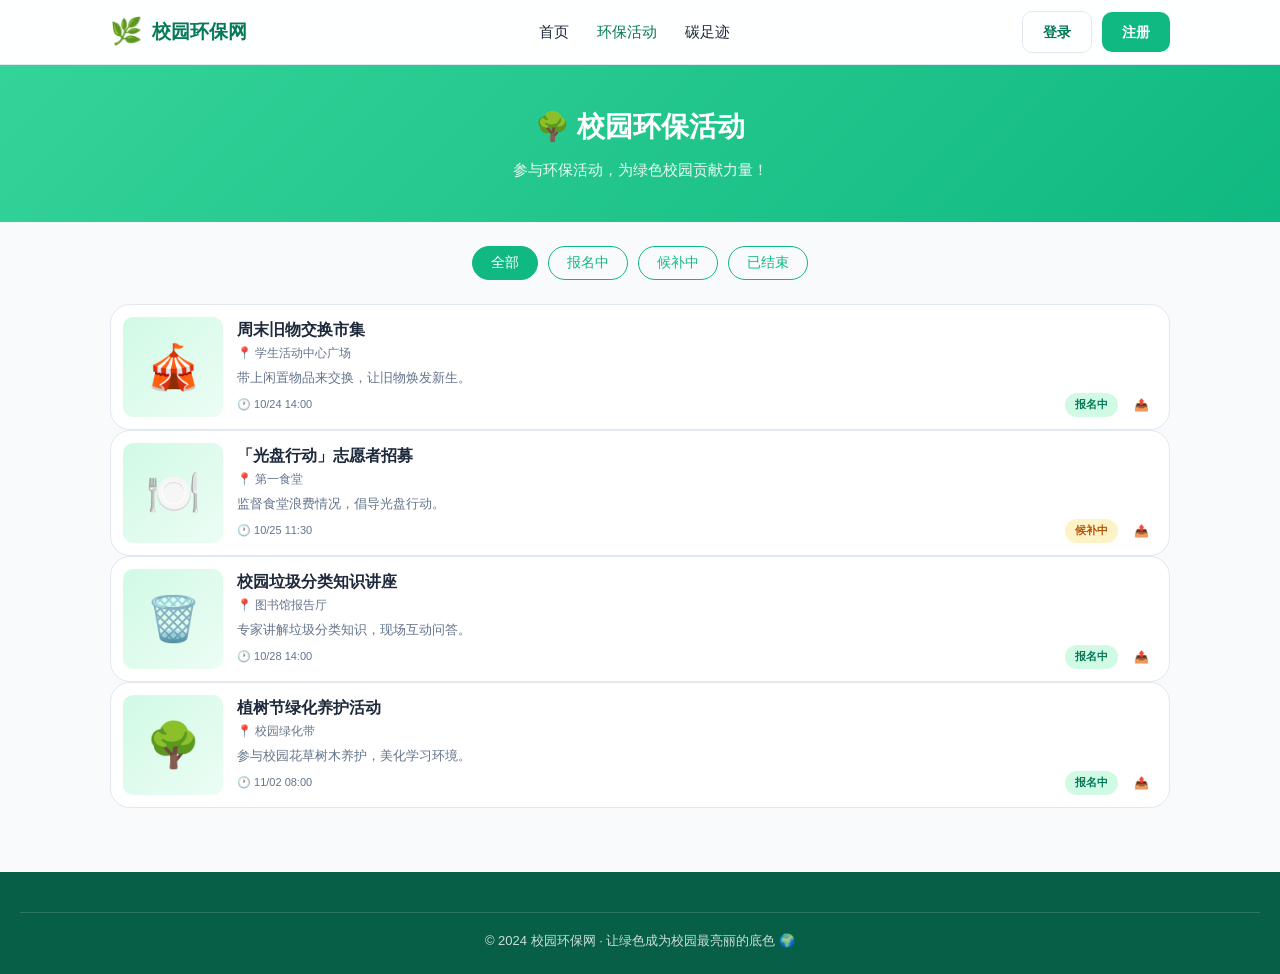
==== activities.html @ 64ed61c4 "feat: 注册增加身份信息/管理员发布活动/真实学院排名/分享功能/环保日期/移除商城" ====
<!DOCTYPE html>
<html lang="zh-CN">
<head>
    <meta charset="UTF-8">
    <meta name="viewport" content="width=device-width, initial-scale=1.0">
    <title>环保活动 - 校园环保网</title>
    <link rel="stylesheet" href="css/style.css">
</head>
<body>
    <nav class="navbar">
        <div class="nav-container">
            <a href="index.html" class="logo">
                <span class="logo-icon">🌿</span>
                <span>校园环保网</span>
            </a>
            <ul class="nav-links">
                <li><a href="index.html">首页</a></li>
                <li><a href="activities.html" class="active">环保活动</a></li>
                <li><a href="carbon.html">碳足迹</a></li>
            </ul>
            <div class="nav-user" id="navUser"></div>
        </div>
    </nav>

    <div class="page-banner">
        <h1>🌳 校园环保活动</h1>
        <p>参与环保活动，为绿色校园贡献力量！</p>
    </div>

    <div class="container">
        <!-- 管理员发布活动 -->
        <div id="adminPublishSection" style="display:none;margin-bottom:24px;">
            <div class="panel">
                <h2 style="font-size:18px;font-weight:700;margin-bottom:16px;">📢 管理员发布活动</h2>
                <div style="display:grid;grid-template-columns:1fr 1fr;gap:14px;">
                    <div class="form-group">
                        <label>活动标题</label>
                        <input type="text" id="actTitle" placeholder="如：植树节绿化活动">
                    </div>
                    <div class="form-group">
                        <label>图标 emoji</label>
                        <input type="text" id="actEmoji" placeholder="如：🌳" maxlength="2" value="🌱">
                    </div>
                    <div class="form-group">
                        <label>地点</label>
                        <input type="text" id="actPlace" placeholder="如：学生活动中心">
                    </div>
                    <div class="form-group">
                        <label>时间</label>
                        <input type="text" id="actTime" placeholder="如：11/02 08:00">
                    </div>
                    <div class="form-group" style="grid-column:1/-1;">
                        <label>活动描述</label>
                        <input type="text" id="actDesc" placeholder="活动简介">
                    </div>
                    <div class="form-group">
                        <label>状态</label>
                        <select id="actStatus" style="width:100%;padding:11px 14px;border:1.5px solid var(--border);border-radius:10px;font-size:14px;">
                            <option value="报名中">报名中</option>
                            <option value="候补中">候补中</option>
                            <option value="已结束">已结束</option>
                        </select>
                    </div>
                </div>
                <button class="btn btn-primary" onclick="publishActivity()">发布活动</button>
            </div>
        </div>

        <div class="filter-row">
            <button class="filter-btn active" onclick="filterActivities('全部')">全部</button>
            <button class="filter-btn" onclick="filterActivities('报名中')">报名中</button>
            <button class="filter-btn" onclick="filterActivities('候补中')">候补中</button>
            <button class="filter-btn" onclick="filterActivities('已结束')">已结束</button>
        </div>
        <div id="activityList"></div>
    </div>

    <footer class="footer">
        <div class="footer-bottom">© 2024 校园环保网 · 让绿色成为校园最亮丽的底色 🌍</div>
    </footer>

    <script src="js/eco.js"></script>
    <script src="js/auth.js"></script>
    <script src="js/main.js"></script>
    <script>
        // 管理员可见发布区
        if (isAdmin()) {
            document.getElementById("adminPublishSection").style.display = "block";
        }

        function publishActivity() {
            const title = document.getElementById("actTitle").value.trim();
            const emoji = document.getElementById("actEmoji").value.trim() || "🌱";
            const place = document.getElementById("actPlace").value.trim();
            const time = document.getElementById("actTime").value.trim();
            const desc = document.getElementById("actDesc").value.trim();
            const status = document.getElementById("actStatus").value;

            if (!title || !place || !time) {
                showToast("请填写活动标题、地点和时间");
                return;
            }

            const activities = getActivities();
            activities.unshift({
                id: "e" + Date.now(),
                title, emoji, place, time, desc, status
            });
            saveActivities(activities);

            document.getElementById("actTitle").value = "";
            document.getElementById("actPlace").value = "";
            document.getElementById("actTime").value = "";
            document.getElementById("actDesc").value = "";
            document.getElementById("actEmoji").value = "🌱";

            showToast("活动发布成功！", "success");
            renderActivities();
        }
    </script>
</body>
</html>
---- css/style.css ----
/* ===== 校园环保网 - 全局样式（翡翠绿主题） ===== */
:root {
    --primary: #10b981;
    --primary-dark: #059669;
    --primary-darker: #047857;
    --primary-light: #34d399;
    --emerald-50: #ecfdf5;
    --emerald-100: #d1fae5;
    --emerald-500: #10b981;
    --emerald-600: #059669;
    --emerald-700: #047857;
    --emerald-800: #065f46;

    --bg: #f8fafc;
    --card: #ffffff;
    --border: #e2e8f0;
    --text: #1e293b;
    --text-muted: #64748b;
    --muted: #f1f5f9;
    --accent: #ecfdf5;
    --destructive: #ef4444;

    --radius: 1rem;
    --radius-xl: calc(var(--radius) + 4px);
    --radius-2xl: calc(var(--radius) + 8px);
    --radius-3xl: calc(var(--radius) + 12px);

    --shadow-sm: 0 1px 2px 0 rgba(0, 0, 0, 0.05);
    --shadow: 0 4px 6px -1px rgba(0, 0, 0, 0.07), 0 2px 4px -2px rgba(0, 0, 0, 0.05);
    --shadow-lg: 0 10px 25px -3px rgba(0, 0, 0, 0.08), 0 4px 6px -4px rgba(0, 0, 0, 0.04);
    --transition: all 0.25s cubic-bezier(0.4, 0, 0.2, 1);
}

* {
    margin: 0;
    padding: 0;
    box-sizing: border-box;
}

html {
    scroll-behavior: smooth;
}

body {
    font-family: "PingFang SC", "Microsoft YaHei", "Segoe UI", -apple-system, sans-serif;
    color: var(--text);
    background: var(--bg);
    line-height: 1.6;
    min-height: 100vh;
    -webkit-font-smoothing: antialiased;
}

a {
    text-decoration: none;
    color: inherit;
}

img {
    max-width: 100%;
}

button {
    font-family: inherit;
}

/* ===== 顶部导航 ===== */
.navbar {
    background: rgba(255, 255, 255, 0.85);
    backdrop-filter: blur(12px);
    -webkit-backdrop-filter: blur(12px);
    border-bottom: 1px solid var(--border);
    position: sticky;
    top: 0;
    z-index: 100;
}

.nav-container {
    max-width: 1100px;
    margin: 0 auto;
    display: flex;
    align-items: center;
    justify-content: space-between;
    padding: 0 20px;
    height: 64px;
}

.logo {
    display: flex;
    align-items: center;
    gap: 10px;
    font-size: 19px;
    font-weight: 700;
    color: var(--emerald-700);
}

.logo-icon {
    font-size: 26px;
}

.nav-links {
    display: flex;
    gap: 28px;
    list-style: none;
}

.nav-links a {
    font-size: 14.5px;
    color: var(--text);
    font-weight: 500;
    transition: var(--transition);
    position: relative;
    padding: 4px 0;
}

.nav-links a:hover,
.nav-links a.active {
    color: var(--emerald-700);
}

.nav-user {
    display: flex;
    align-items: center;
    gap: 10px;
}

.btn {
    display: inline-flex;
    align-items: center;
    justify-content: center;
    gap: 6px;
    padding: 9px 20px;
    border: none;
    border-radius: 10px;
    font-size: 14px;
    font-weight: 600;
    cursor: pointer;
    transition: var(--transition);
    text-decoration: none;
    white-space: nowrap;
}

.btn-primary {
    background: var(--primary);
    color: #fff;
}

.btn-primary:hover {
    background: var(--primary-dark);
    transform: translateY(-1px);
    box-shadow: 0 4px 12px rgba(16, 185, 129, 0.35);
}

.btn-outline {
    background: transparent;
    color: var(--emerald-700);
    border: 1.5px solid var(--border);
}

.btn-outline:hover {
    border-color: var(--primary);
    background: var(--emerald-50);
}

.btn-ghost {
    background: transparent;
    color: var(--text);
}

.btn-ghost:hover {
    background: var(--muted);
}

.user-info {
    display: flex;
    align-items: center;
    gap: 10px;
    cursor: pointer;
    padding: 4px 10px;
    border-radius: 8px;
    transition: var(--transition);
}

.user-info:hover {
    background: var(--muted);
}

.avatar {
    width: 34px;
    height: 34px;
    border-radius: 50%;
    background: linear-gradient(135deg, var(--primary-light), var(--primary));
    color: #fff;
    display: flex;
    align-items: center;
    justify-content: center;
    font-weight: 700;
    font-size: 14px;
}

/* ===== 主容器 ===== */
.container {
    max-width: 1100px;
    margin: 0 auto;
    padding: 24px 20px;
}

/* ===== 减碳统计 Hero ===== */
.hero-stats {
    position: relative;
    overflow: hidden;
    border-radius: var(--radius-3xl);
    background: linear-gradient(135deg, var(--primary) 0%, var(--emerald-600) 100%);
    padding: 28px;
    color: #fff;
    box-shadow: var(--shadow-lg);
}

.hero-stats .blob {
    position: absolute;
    bottom: -40px;
    right: -40px;
    width: 190px;
    height: 190px;
    border-radius: 50%;
    background: rgba(255, 255, 255, 0.12);
    filter: blur(40px);
}

.hero-inner {
    position: relative;
    z-index: 1;
    display: flex;
    flex-direction: column;
    justify-content: space-between;
    gap: 24px;
}

@media (min-width: 768px) {
    .hero-inner {
        flex-direction: row;
        align-items: center;
    }
}

.hero-left p.label {
    font-size: 14px;
    font-weight: 500;
    text-transform: uppercase;
    letter-spacing: 1px;
    opacity: 0.9;
}

.hero-value {
    display: flex;
    align-items: baseline;
    gap: 8px;
    margin: 6px 0;
}

.hero-value h1 {
    font-size: 56px;
    font-weight: 800;
    line-height: 1;
}

.hero-value span {
    font-size: 20px;
    opacity: 0.9;
}

.hero-trees {
    font-size: 14px;
    opacity: 0.95;
}

.hero-trees strong {
    text-decoration: underline;
    text-underline-offset: 4px;
}

.hero-right {
    display: flex;
    gap: 14px;
}

.hero-stat-box {
    flex: 1;
    min-width: 100px;
    display: flex;
    flex-direction: column;
    align-items: center;
    padding: 16px;
    border-radius: 14px;
    background: rgba(255, 255, 255, 0.2);
    backdrop-filter: blur(12px);
}

.hero-stat-box .num {
    font-size: 26px;
    font-weight: 700;
}

.hero-stat-box .lbl {
    font-size: 12px;
    opacity: 0.9;
}

/* ===== 区块标题 ===== */
.section-head {
    display: flex;
    align-items: center;
    justify-content: space-between;
    margin: 28px 0 16px;
}

.section-head h2 {
    font-size: 20px;
    font-weight: 700;
}

.section-head a.more {
    font-size: 14px;
    color: var(--emerald-700);
    font-weight: 500;
}

.section-head a.more:hover {
    text-decoration: underline;
}

/* ===== 低碳打卡卡片 ===== */
.checkin-hint {
    width: 100%;
    border: none;
    border-radius: 12px;
    background: var(--emerald-50);
    color: var(--emerald-800);
    padding: 12px 16px;
    text-align: left;
    font-size: 14px;
    cursor: pointer;
    margin-bottom: 16px;
    transition: var(--transition);
}

.checkin-hint:hover {
    background: var(--emerald-100);
}

.checkin-grid {
    display: grid;
    grid-template-columns: 1fr;
    gap: 16px;
}

@media (min-width: 768px) {
    .checkin-grid {
        grid-template-columns: repeat(3, 1fr);
    }
}

.checkin-card {
    display: flex;
    flex-direction: column;
    align-items: flex-start;
    min-height: 180px;
    padding: 24px;
    border: 1px solid var(--border);
    border-radius: var(--radius-2xl);
    background: var(--card);
    box-shadow: var(--shadow-sm);
    cursor: pointer;
    transition: var(--transition);
    text-align: left;
    font-family: inherit;
}

.checkin-card:hover {
    box-shadow: var(--shadow-lg);
    transform: translateY(-2px);
    border-color: var(--primary);
}

.checkin-icon {
    width: 48px;
    height: 48px;
    border-radius: 50%;
    display: flex;
    align-items: center;
    justify-content: center;
    font-size: 24px;
    margin-bottom: 16px;
    transition: transform 0.3s;
}

.checkin-card:hover .checkin-icon {
    transform: scale(1.1);
}

.checkin-card h3 {
    font-size: 18px;
    font-weight: 700;
    margin-bottom: 4px;
}

.checkin-card p.desc {
    font-size: 13.5px;
    color: var(--text-muted);
    margin-bottom: auto;
}

.checkin-card .badges {
    display: flex;
    align-items: center;
    gap: 8px;
    margin-top: 14px;
    flex-wrap: wrap;
}

.badge-points {
    padding: 3px 10px;
    border-radius: 6px;
    font-size: 12px;
    font-weight: 700;
}

.badge-walk { background: #dbeafe; color: #1d4ed8; }
.badge-cup { background: #fef3c7; color: #b45309; }
.badge-recycle { background: #dcfce7; color: #15803d; }

.checkin-status {
    font-size: 12px;
    color: var(--text-muted);
}

.checkin-done {
    font-size: 12px;
    font-weight: 600;
    color: var(--emerald-700);
}

/* ===== 双栏布局 ===== */
.two-col {
    display: grid;
    grid-template-columns: 1fr;
    gap: 24px;
    margin-top: 8px;
}

@media (min-width: 900px) {
    .two-col {
        grid-template-columns: 1fr 1fr;
    }
}

/* ===== 通用卡片容器 ===== */
.panel {
    border: 1px solid var(--border);
    border-radius: var(--radius-2xl);
    background: var(--card);
    box-shadow: var(--shadow-sm);
    padding: 24px;
}

/* ===== 礼品卡片 ===== */
.gift-grid {
    display: grid;
    grid-template-columns: repeat(2, 1fr);
    gap: 16px;
}

@media (min-width: 640px) {
    .gift-grid { grid-template-columns: repeat(3, 1fr); }
}
@media (min-width: 1024px) {
    .gift-grid { grid-template-columns: repeat(4, 1fr); }
}

.gift-card {
    border: 1px solid var(--border);
    border-radius: var(--radius-xl);
    overflow: hidden;
    background: var(--card);
    box-shadow: var(--shadow-sm);
    transition: var(--transition);
    cursor: pointer;
}

.gift-card:hover {
    transform: translateY(-2px);
    box-shadow: var(--shadow-lg);
}

.gift-img {
    height: 110px;
    background: linear-gradient(135deg, var(--emerald-100), var(--emerald-50));
    display: flex;
    align-items: center;
    justify-content: center;
    font-size: 48px;
}

.gift-body {
    padding: 14px;
}

.gift-body h4 {
    font-size: 14px;
    font-weight: 600;
    margin-bottom: 4px;
    white-space: nowrap;
    overflow: hidden;
    text-overflow: ellipsis;
}

.gift-body .points {
    font-size: 15px;
    font-weight: 700;
    color: var(--emerald-700);
}

.gift-body .stock {
    font-size: 12px;
    color: var(--text-muted);
    margin-top: 2px;
}

/* ===== 活动列表 ===== */
.event-list {
    display: flex;
    flex-direction: column;
    gap: 12px;
}

.event-item {
    display: flex;
    gap: 14px;
    padding: 12px;
    border: 1px solid var(--border);
    border-radius: var(--radius-xl);
    background: var(--card);
    transition: var(--transition);
    cursor: pointer;
}

.event-item:hover {
    border-color: var(--primary);
}

.event-thumb {
    width: 80px;
    height: 80px;
    border-radius: 10px;
    flex-shrink: 0;
    background: linear-gradient(135deg, var(--emerald-100), var(--emerald-50));
    display: flex;
    align-items: center;
    justify-content: center;
    font-size: 36px;
}

.event-info {
    flex: 1;
    min-width: 0;
    display: flex;
    flex-direction: column;
    justify-content: space-between;
}

.event-info h4 {
    font-size: 14.5px;
    font-weight: 700;
}

.event-info .place {
    font-size: 12px;
    color: var(--text-muted);
    margin-top: 2px;
}

.event-info .meta {
    display: flex;
    align-items: center;
    justify-content: space-between;
}

.event-info .time {
    font-size: 11px;
    color: var(--text-muted);
}

.event-status {
    padding: 3px 10px;
    border-radius: 20px;
    font-size: 11px;
    font-weight: 700;
}

.status-open { background: var(--emerald-100); color: var(--emerald-700); }
.status-wait { background: #fef3c7; color: #b45309; }

/* ===== 学院排行 ===== */
.ranking-panel {
    border: 1px solid var(--border);
    border-radius: var(--radius-2xl);
    background: var(--card);
    padding: 24px;
    box-shadow: var(--shadow-sm);
}

.ranking-head {
    display: flex;
    align-items: center;
    justify-content: space-between;
    margin-bottom: 20px;
}

.range-tabs {
    display: flex;
    background: var(--muted);
    border-radius: 10px;
    padding: 3px;
}

.range-tab {
    border: none;
    background: transparent;
    padding: 6px 14px;
    font-size: 12px;
    font-weight: 500;
    border-radius: 7px;
    cursor: pointer;
    color: var(--text-muted);
    transition: var(--transition);
}

.range-tab.active {
    background: #fff;
    color: var(--text);
    box-shadow: var(--shadow-sm);
}

.ranking-list {
    list-style: none;
    display: flex;
    flex-direction: column;
    gap: 16px;
}

.ranking-item {
    display: flex;
    align-items: center;
    gap: 14px;
}

.rank-num {
    width: 24px;
    text-align: center;
    font-size: 18px;
    font-weight: 700;
}

.rank-num.gold { color: #f59e0b; }
.rank-num.silver { color: #94a3b8; }
.rank-num.bronze { color: #94a3b8; }

.rank-body {
    flex: 1;
    min-width: 0;
}

.rank-row {
    display: flex;
    justify-content: space-between;
    gap: 8px;
    margin-bottom: 5px;
}

.rank-name {
    font-size: 14px;
    font-weight: 500;
    white-space: nowrap;
    overflow: hidden;
    text-overflow: ellipsis;
}

.rank-kg {
    font-size: 14px;
    font-weight: 700;
    flex-shrink: 0;
}

.rank-bar {
    height: 8px;
    background: var(--muted);
    border-radius: 10px;
    overflow: hidden;
}

.rank-bar-fill {
    height: 100%;
    background: var(--primary);
    border-radius: 10px;
    transition: width 0.6s ease;
}

/* ===== 登录/注册 ===== */
.auth-wrap {
    min-height: calc(100vh - 64px - 120px);
    display: flex;
    align-items: center;
    justify-content: center;
    padding: 40px 20px;
    background: linear-gradient(135deg, var(--emerald-50), #f0fdf4);
}

.auth-card {
    background: var(--card);
    border-radius: var(--radius-2xl);
    box-shadow: var(--shadow-lg);
    padding: 36px;
    width: 100%;
    max-width: 420px;
}

.auth-card h2 {
    text-align: center;
    color: var(--emerald-700);
    font-size: 24px;
    margin-bottom: 6px;
}

.auth-sub {
    text-align: center;
    color: var(--text-muted);
    margin-bottom: 26px;
    font-size: 14px;
}

.form-group {
    margin-bottom: 16px;
}

.form-group label {
    display: block;
    font-size: 13.5px;
    font-weight: 600;
    margin-bottom: 6px;
    color: var(--text);
}

.form-group input {
    width: 100%;
    padding: 11px 14px;
    border: 1.5px solid var(--border);
    border-radius: 10px;
    font-size: 14px;
    font-family: inherit;
    transition: var(--transition);
    background: #fff;
}

.form-group input:focus,
.form-group select:focus {
    outline: none;
    border-color: var(--primary);
    box-shadow: 0 0 0 3px rgba(16, 185, 129, 0.15);
}

.form-group select {
    width: 100%;
    padding: 11px 14px;
    border: 1.5px solid var(--border);
    border-radius: 10px;
    font-size: 14px;
    font-family: inherit;
    background: #fff;
    cursor: pointer;
    transition: var(--transition);
}

.auth-card .btn {
    width: 100%;
    padding: 12px;
    font-size: 15px;
    margin-top: 6px;
}

.auth-switch {
    text-align: center;
    margin-top: 20px;
    font-size: 14px;
    color: var(--text-muted);
}

.auth-switch a {
    color: var(--emerald-700);
    font-weight: 600;
}

.auth-msg {
    padding: 10px 14px;
    border-radius: 10px;
    font-size: 13px;
    margin-bottom: 16px;
    display: none;
}

.auth-msg.error {
    background: #fef2f2;
    color: #b91c1c;
}

.auth-msg.success {
    background: var(--emerald-50);
    color: var(--emerald-700);
}

/* ===== 个人中心 ===== */
.profile-stats {
    display: grid;
    grid-template-columns: repeat(3, 1fr);
    gap: 12px;
    margin-bottom: 24px;
}

.stat-box {
    border: 1px solid var(--border);
    border-radius: var(--radius-xl);
    background: var(--card);
    padding: 18px;
    text-align: center;
    box-shadow: var(--shadow-sm);
}

.stat-box .num {
    font-size: 26px;
    font-weight: 700;
    color: var(--emerald-700);
}

.stat-box .lbl {
    font-size: 12px;
    color: var(--text-muted);
    margin-top: 2px;
}

.profile-header {
    display: flex;
    align-items: center;
    gap: 18px;
    padding: 24px;
    border: 1px solid var(--border);
    border-radius: var(--radius-2xl);
    background: var(--card);
    box-shadow: var(--shadow-sm);
    margin-bottom: 24px;
    flex-wrap: wrap;
}

.profile-avatar-lg {
    width: 72px;
    height: 72px;
    border-radius: 50%;
    background: linear-gradient(135deg, var(--primary-light), var(--primary));
    color: #fff;
    display: flex;
    align-items: center;
    justify-content: center;
    font-size: 30px;
    font-weight: 700;
}

.profile-meta h2 {
    margin-bottom: 4px;
}

.profile-meta .email {
    color: var(--text-muted);
    font-size: 14px;
}

.profile-actions {
    margin-left: auto;
    display: flex;
    gap: 10px;
}

/* 打卡日历 */
.calendar {
    display: grid;
    grid-template-columns: repeat(7, 1fr);
    gap: 8px;
}

.cal-cell {
    aspect-ratio: 1;
    display: flex;
    align-items: center;
    justify-content: center;
    border-radius: 8px;
    font-size: 13px;
}

.cal-cell.checked {
    background: var(--primary);
    color: #fff;
    font-weight: 700;
}

.cal-cell.unchecked {
    background: var(--muted);
    color: var(--text-muted);
}

/* 积分明细列表 */
.entry-list {
    list-style: none;
    border: 1px solid var(--border);
    border-radius: var(--radius-2xl);
    background: var(--card);
    overflow: hidden;
    box-shadow: var(--shadow-sm);
}

.entry-item {
    display: flex;
    align-items: center;
    justify-content: space-between;
    gap: 12px;
    padding: 14px 18px;
    border-bottom: 1px solid var(--border);
}

.entry-item:last-child {
    border-bottom: none;
}

.entry-info p {
    font-size: 14px;
    font-weight: 500;
}

.entry-info .meta {
    font-size: 12px;
    color: var(--text-muted);
}

.entry-points {
    font-size: 16px;
    font-weight: 700;
    flex-shrink: 0;
}

.entry-points.plus { color: var(--emerald-600); }
.entry-points.minus { color: var(--text-muted); }

/* ===== 碳足迹页 ===== */
.chart-wrap {
    display: flex;
    align-items: flex-end;
    gap: 2px;
    height: 160px;
    margin: 10px 0;
}

.chart-bar {
    flex: 1;
    background: var(--primary);
    border-radius: 4px 4px 0 0;
    transition: height 0.5s ease;
    min-height: 2px;
}

.chart-bar.empty {
    opacity: 0.2;
}

.chart-labels {
    display: flex;
    justify-content: space-between;
    font-size: 11px;
    color: var(--text-muted);
}

.carbon-breakdown li {
    display: flex;
    align-items: center;
    gap: 14px;
    margin-bottom: 16px;
}

.carbon-icon {
    width: 40px;
    height: 40px;
    border-radius: 50%;
    display: flex;
    align-items: center;
    justify-content: center;
    font-size: 18px;
    flex-shrink: 0;
}

.carbon-body {
    flex: 1;
    min-width: 0;
}

.carbon-row {
    display: flex;
    justify-content: space-between;
    gap: 8px;
    margin-bottom: 5px;
    font-size: 13px;
}

/* ===== 活动页 ===== */
.page-banner {
    background: linear-gradient(135deg, var(--primary-light), var(--primary));
    color: #fff;
    padding: 40px 20px;
    text-align: center;
}

.page-banner h1 {
    font-size: 28px;
    margin-bottom: 8px;
}

.page-banner p {
    opacity: 0.92;
    font-size: 15px;
}

.filter-row {
    display: flex;
    justify-content: center;
    gap: 10px;
    margin-bottom: 24px;
    flex-wrap: wrap;
}

.filter-btn {
    padding: 7px 18px;
    border: 1px solid var(--primary);
    background: transparent;
    color: var(--primary);
    border-radius: 20px;
    cursor: pointer;
    font-size: 13.5px;
    transition: var(--transition);
}

.filter-btn.active,
.filter-btn:hover {
    background: var(--primary);
    color: #fff;
}

/* ===== 模态框 ===== */
.modal-overlay {
    display: none;
    position: fixed;
    inset: 0;
    background: rgba(15, 23, 42, 0.5);
    z-index: 200;
    align-items: center;
    justify-content: center;
    padding: 20px;
}

.modal-overlay.open {
    display: flex;
}

.modal {
    background: var(--card);
    border-radius: var(--radius-2xl);
    padding: 28px;
    width: 100%;
    max-width: 420px;
    box-shadow: 0 20px 50px rgba(0, 0, 0, 0.2);
}

.modal h3 {
    color: var(--emerald-700);
    margin-bottom: 18px;
    font-size: 18px;
}

.modal-actions {
    display: flex;
    gap: 12px;
    margin-top: 18px;
}

.modal-actions .btn {
    flex: 1;
}

/* Toast */
.toast {
    position: fixed;
    top: 80px;
    left: 50%;
    transform: translateX(-50%) translateY(-20px);
    background: var(--text);
    color: #fff;
    padding: 12px 22px;
    border-radius: 10px;
    font-size: 14px;
    z-index: 300;
    opacity: 0;
    transition: var(--transition);
    pointer-events: none;
}

.toast.show {
    opacity: 1;
    transform: translateX(-50%) translateY(0);
}

.toast.success { background: var(--primary); }

/* ===== 底部 ===== */
.footer {
    background: var(--emerald-800);
    color: rgba(255, 255, 255, 0.8);
    padding: 40px 20px 22px;
    margin-top: 40px;
}

.footer-inner {
    max-width: 1100px;
    margin: 0 auto;
    display: grid;
    grid-template-columns: repeat(auto-fit, minmax(200px, 1fr));
    gap: 30px;
    margin-bottom: 28px;
}

.footer-col h4 {
    color: #fff;
    margin-bottom: 14px;
    font-size: 15px;
}

.footer-col p,
.footer-col a {
    font-size: 13.5px;
    display: block;
    margin-bottom: 8px;
    transition: var(--transition);
}

.footer-col a:hover {
    color: var(--primary-light);
}

.footer-bottom {
    border-top: 1px solid rgba(255, 255, 255, 0.15);
    padding-top: 18px;
    text-align: center;
    font-size: 13px;
}

/* ===== 响应式 ===== */
@media (max-width: 768px) {
    .nav-links { display: none; }
    .hero-value h1 { font-size: 42px; }
    .profile-actions { margin-left: 0; width: 100%; }
    .profile-header { text-align: center; justify-content: center; }
}

/* 空状态 */
.empty-state {
    text-align: center;
    padding: 30px;
    border: 1px dashed var(--border);
    border-radius: var(--radius-2xl);
}

.empty-state p {
    color: var(--text-muted);
    font-size: 14px;
    margin-bottom: 14px;
}
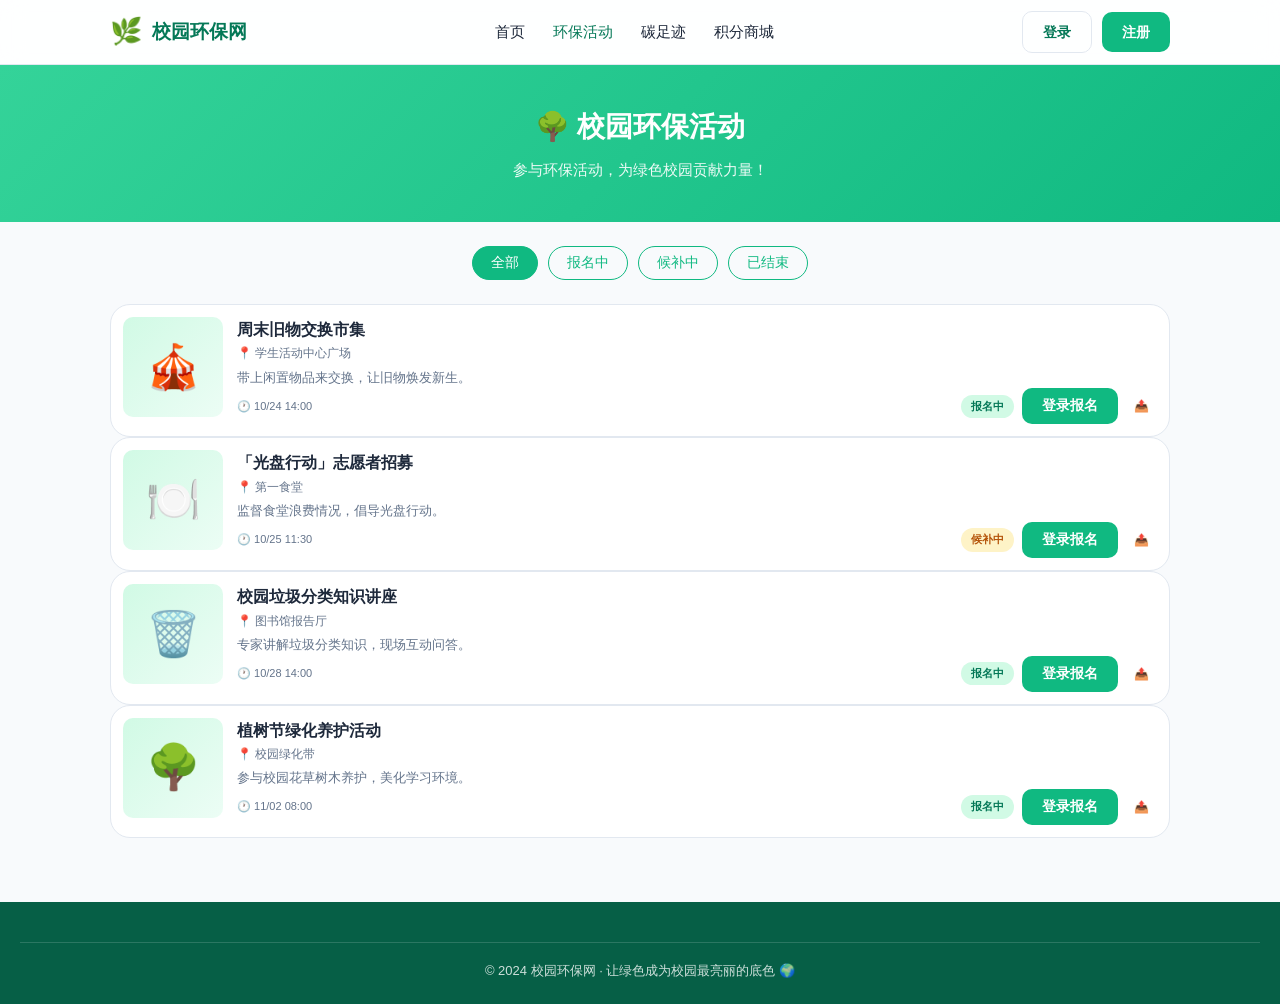
==== commit 180cb734: "feat: 活动报名审核/打卡凭证审核/学院列表更新/积分商城回归" ====
--- a/activities.html
+++ b/activities.html
@@ -17,6 +17,7 @@
                 <li><a href="index.html">首页</a></li>
                 <li><a href="activities.html" class="active">环保活动</a></li>
                 <li><a href="carbon.html">碳足迹</a></li>
+                <li><a href="shop.html">积分商城</a></li>
             </ul>
             <div class="nav-user" id="navUser"></div>
         </div>
--- a/css/style.css
+++ b/css/style.css
@@ -779,6 +779,21 @@
     transition: var(--transition);
 }
 
+.form-group input[type="file"] {
+    width: 100%;
+    padding: 10px;
+    border: 1.5px dashed var(--border);
+    border-radius: 10px;
+    font-size: 13px;
+    background: var(--emerald-50);
+    cursor: pointer;
+    transition: var(--transition);
+}
+.form-group input[type="file"]:hover {
+    border-color: var(--primary);
+    background: var(--emerald-100);
+}
+
 .auth-card .btn {
     width: 100%;
     padding: 12px;
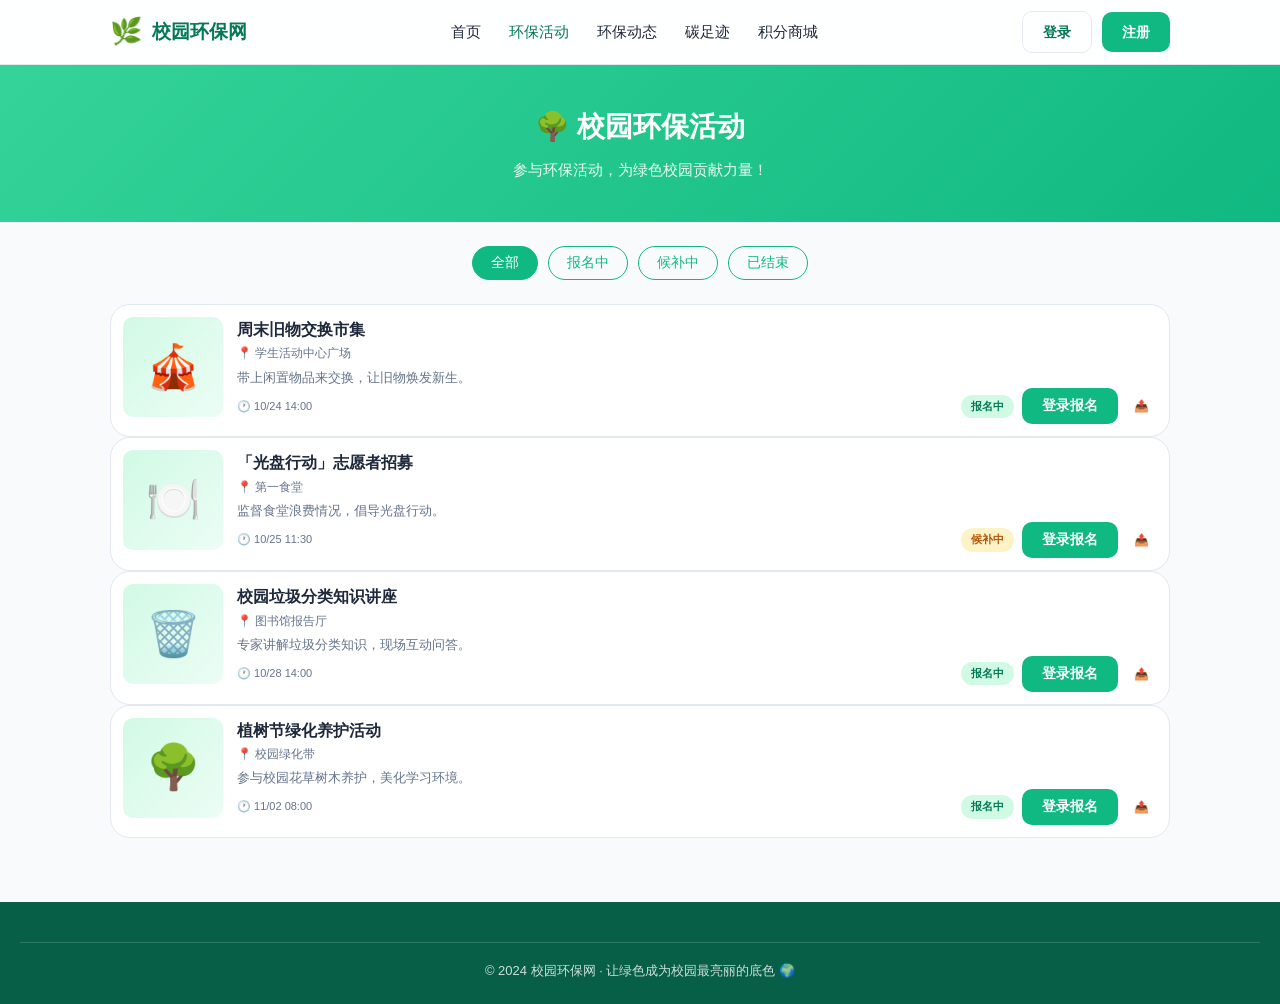
==== commit 6cb3aeb8: "fix: 修复页面崩溃/站内分享动态/报名信息/活动管理/积分门槛" ====
--- a/activities.html
+++ b/activities.html
@@ -16,6 +16,7 @@
             <ul class="nav-links">
                 <li><a href="index.html">首页</a></li>
                 <li><a href="activities.html" class="active">环保活动</a></li>
+                <li><a href="feed.html">环保动态</a></li>
                 <li><a href="carbon.html">碳足迹</a></li>
                 <li><a href="shop.html">积分商城</a></li>
             </ul>
@@ -29,10 +30,11 @@
     </div>
 
     <div class="container">
-        <!-- 管理员发布活动 -->
+        <!-- 管理员发布/编辑活动 -->
         <div id="adminPublishSection" style="display:none;margin-bottom:24px;">
             <div class="panel">
-                <h2 style="font-size:18px;font-weight:700;margin-bottom:16px;">📢 管理员发布活动</h2>
+                <h2 id="publishTitle" style="font-size:18px;font-weight:700;margin-bottom:16px;">📢 发布新活动</h2>
+                <input type="hidden" id="actEditId" value="">
                 <div style="display:grid;grid-template-columns:1fr 1fr;gap:14px;">
                     <div class="form-group">
                         <label>活动标题</label>
@@ -63,7 +65,10 @@
                         </select>
                     </div>
                 </div>
-                <button class="btn btn-primary" onclick="publishActivity()">发布活动</button>
+                <div style="display:flex;gap:10px;">
+                    <button class="btn btn-primary" onclick="publishActivity()">保存活动</button>
+                    <button class="btn btn-outline" id="cancelEditBtn" style="display:none;" onclick="cancelEdit()">取消编辑</button>
+                </div>
             </div>
         </div>
 
@@ -74,6 +79,31 @@
             <button class="filter-btn" onclick="filterActivities('已结束')">已结束</button>
         </div>
         <div id="activityList"></div>
+    </div>
+
+    <!-- 报名弹窗 -->
+    <div class="modal-overlay" id="signupModal">
+        <div class="modal">
+            <h3>报名活动</h3>
+            <p style="color:var(--text-muted);margin-bottom:14px;" id="signupActivityTitle"></p>
+            <input type="hidden" id="signupActivityId">
+            <div class="form-group">
+                <label>姓名</label>
+                <input type="text" id="signupName" placeholder="请输入姓名">
+            </div>
+            <div class="form-group">
+                <label>班级</label>
+                <input type="text" id="signupClass" placeholder="如：环境2101班">
+            </div>
+            <div class="form-group">
+                <label>学号</label>
+                <input type="text" id="signupStudentId" placeholder="请输入学号">
+            </div>
+            <div class="modal-actions">
+                <button class="btn btn-outline" onclick="document.getElementById('signupModal').classList.remove('open')">取消</button>
+                <button class="btn btn-primary" onclick="confirmSignup()">确认报名</button>
+            </div>
+        </div>
     </div>
 
     <footer class="footer">
@@ -96,6 +126,7 @@
             const time = document.getElementById("actTime").value.trim();
             const desc = document.getElementById("actDesc").value.trim();
             const status = document.getElementById("actStatus").value;
+            const editId = document.getElementById("actEditId").value;
 
             if (!title || !place || !time) {
                 showToast("请填写活动标题、地点和时间");
@@ -103,19 +134,65 @@
             }
 
             const activities = getActivities();
-            activities.unshift({
-                id: "e" + Date.now(),
-                title, emoji, place, time, desc, status
-            });
+            if (editId) {
+                // 编辑模式
+                const idx = activities.findIndex(a => a.id === editId);
+                if (idx !== -1) {
+                    activities[idx] = { ...activities[idx], title, emoji, place, time, desc, status };
+                    showToast("活动修改成功！", "success");
+                }
+            } else {
+                // 新建
+                activities.unshift({
+                    id: "e" + Date.now(),
+                    title, emoji, place, time, desc, status
+                });
+                showToast("活动发布成功！", "success");
+            }
             saveActivities(activities);
-
+            clearForm();
+            renderActivities();
+        }
+
+        function editActivity(id) {
+            const act = getActivities().find(a => a.id === id);
+            if (!act) return;
+            document.getElementById("actEditId").value = id;
+            document.getElementById("actTitle").value = act.title;
+            document.getElementById("actEmoji").value = act.emoji;
+            document.getElementById("actPlace").value = act.place;
+            document.getElementById("actTime").value = act.time;
+            document.getElementById("actDesc").value = act.desc || "";
+            document.getElementById("actStatus").value = act.status;
+            document.getElementById("publishTitle").textContent = "✏️ 编辑活动";
+            document.getElementById("cancelEditBtn").style.display = "inline-block";
+            window.scrollTo({ top: 0, behavior: "smooth" });
+        }
+
+        function cancelEdit() {
+            clearForm();
+        }
+
+        function clearForm() {
+            document.getElementById("actEditId").value = "";
             document.getElementById("actTitle").value = "";
+            document.getElementById("actEmoji").value = "🌱";
             document.getElementById("actPlace").value = "";
             document.getElementById("actTime").value = "";
             document.getElementById("actDesc").value = "";
-            document.getElementById("actEmoji").value = "🌱";
-
-            showToast("活动发布成功！", "success");
+            document.getElementById("actStatus").value = "报名中";
+            document.getElementById("publishTitle").textContent = "📢 发布新活动";
+            document.getElementById("cancelEditBtn").style.display = "none";
+        }
+
+        function deleteActivity(id) {
+            if (!confirm("确定删除该活动吗？相关报名记录也会被移除。")) return;
+            let activities = getActivities().filter(a => a.id !== id);
+            saveActivities(activities);
+            // 同时删除相关报名
+            const signups = getSignups().filter(s => s.activityId !== id);
+            saveSignups(signups);
+            showToast("活动已删除", "success");
             renderActivities();
         }
     </script>
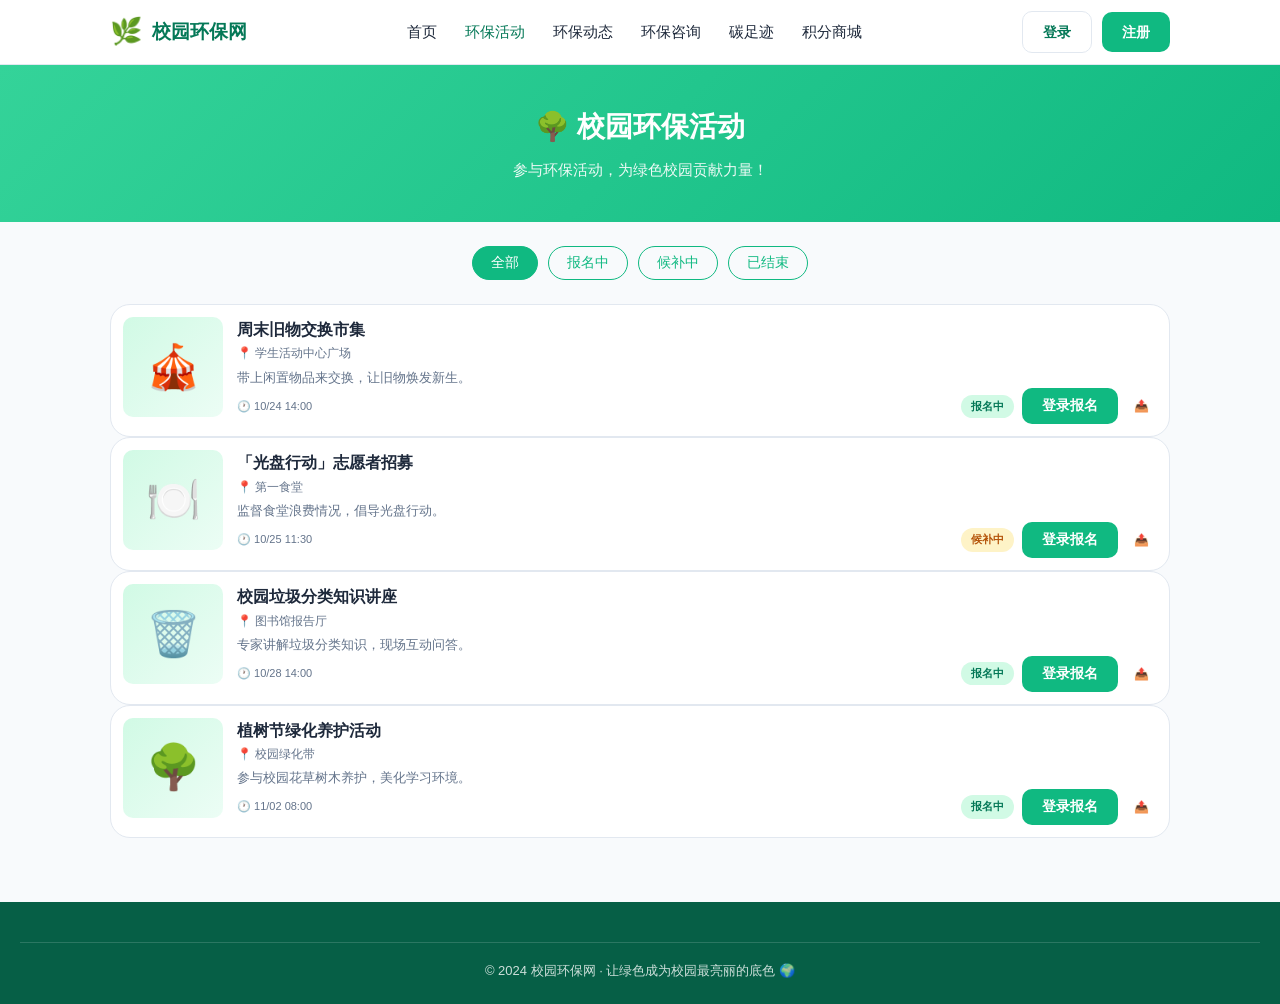
==== commit 4592f8d4: "fix: localStorage配额保护+图片压缩/学号可编辑/首页活动可跳转/新增环保咨询页" ====
--- a/activities.html
+++ b/activities.html
@@ -17,6 +17,7 @@
                 <li><a href="index.html">首页</a></li>
                 <li><a href="activities.html" class="active">环保活动</a></li>
                 <li><a href="feed.html">环保动态</a></li>
+                <li><a href="consult.html">环保咨询</a></li>
                 <li><a href="carbon.html">碳足迹</a></li>
                 <li><a href="shop.html">积分商城</a></li>
             </ul>
--- a/css/style.css
+++ b/css/style.css
@@ -28,7 +28,13 @@
     --shadow-sm: 0 1px 2px 0 rgba(0, 0, 0, 0.05);
     --shadow: 0 4px 6px -1px rgba(0, 0, 0, 0.07), 0 2px 4px -2px rgba(0, 0, 0, 0.05);
     --shadow-lg: 0 10px 25px -3px rgba(0, 0, 0, 0.08), 0 4px 6px -4px rgba(0, 0, 0, 0.04);
-    --transition: all 0.25s cubic-bezier(0.4, 0, 0.2, 1);
+    /* 只过渡具体属性，避免 transition: all 触发全量重排/重绘 */
+    --transition: color 0.25s cubic-bezier(0.4, 0, 0.2, 1),
+                  background-color 0.25s cubic-bezier(0.4, 0, 0.2, 1),
+                  border-color 0.25s cubic-bezier(0.4, 0, 0.2, 1),
+                  box-shadow 0.25s cubic-bezier(0.4, 0, 0.2, 1),
+                  transform 0.25s cubic-bezier(0.4, 0, 0.2, 1),
+                  opacity 0.25s cubic-bezier(0.4, 0, 0.2, 1);
 }
 
 * {
@@ -65,9 +71,9 @@
 
 /* ===== 顶部导航 ===== */
 .navbar {
-    background: rgba(255, 255, 255, 0.85);
-    backdrop-filter: blur(12px);
-    -webkit-backdrop-filter: blur(12px);
+    /* 不使用 backdrop-filter：sticky + 模糊滤镜会生成独立合成层，
+       页面切换时旧图层可能残留，表现为内容消失或“叠出两份” */
+    background: rgba(255, 255, 255, 0.97);
     border-bottom: 1px solid var(--border);
     position: sticky;
     top: 0;
@@ -222,8 +228,8 @@
     width: 190px;
     height: 190px;
     border-radius: 50%;
-    background: rgba(255, 255, 255, 0.12);
-    filter: blur(40px);
+    /* 用径向渐变代替 filter: blur()，避免额外合成层残留 */
+    background: radial-gradient(circle, rgba(255, 255, 255, 0.18) 0%, rgba(255, 255, 255, 0) 70%);
 }
 
 .hero-inner {
@@ -291,8 +297,7 @@
     align-items: center;
     padding: 16px;
     border-radius: 14px;
-    background: rgba(255, 255, 255, 0.2);
-    backdrop-filter: blur(12px);
+    background: rgba(255, 255, 255, 0.22);
 }
 
 .hero-stat-box .num {
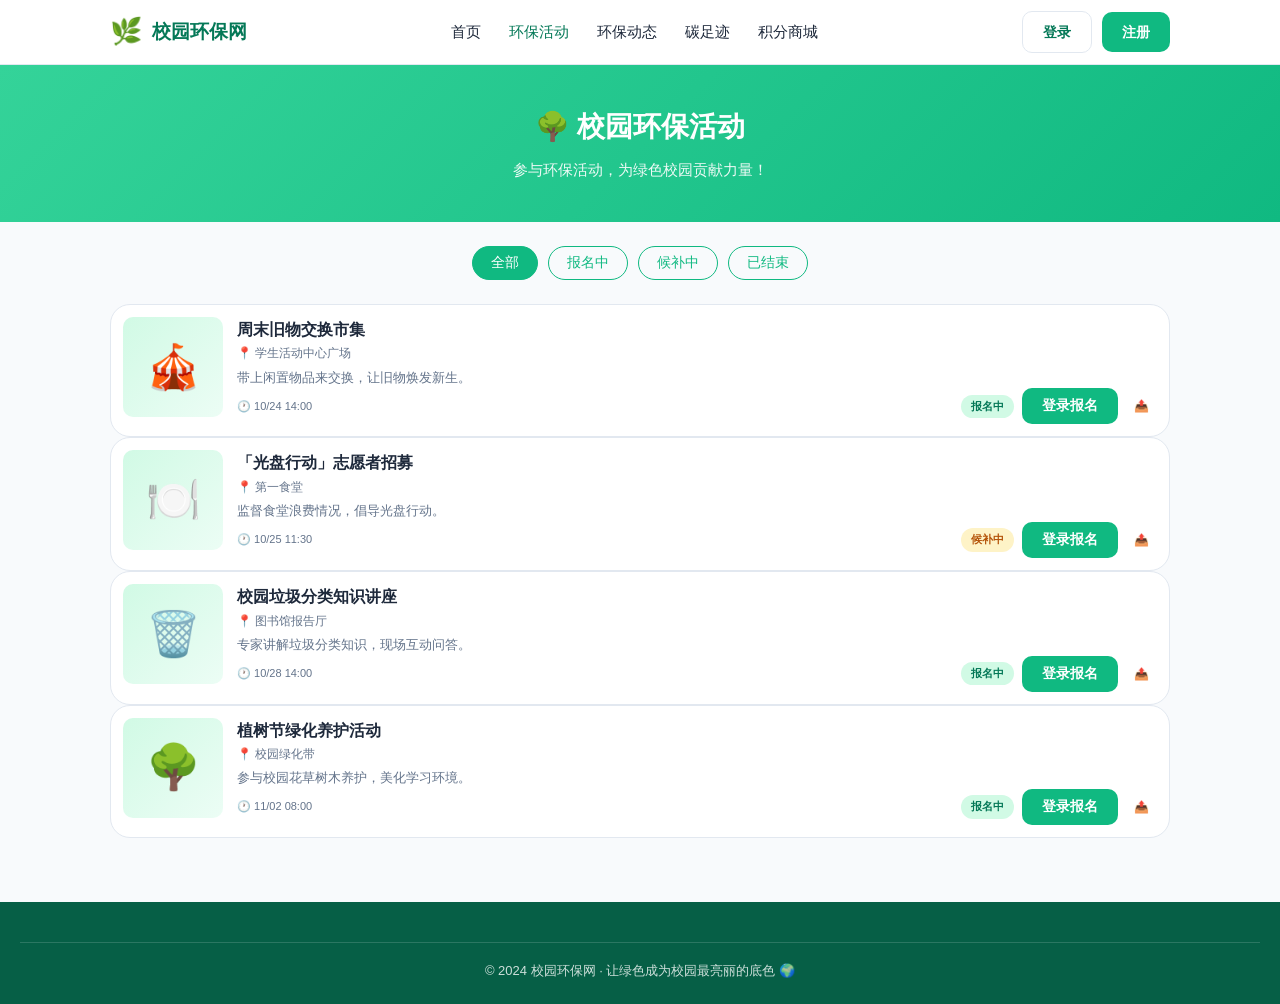
==== commit 147a0204: "feat: 打卡/活动/环保日期/咨询改为1秒自动翻滚卡片，日期显示倒计时；咨询移入首页；修复bfcache重复渲染" ====
--- a/activities.html
+++ b/activities.html
@@ -17,7 +17,6 @@
                 <li><a href="index.html">首页</a></li>
                 <li><a href="activities.html" class="active">环保活动</a></li>
                 <li><a href="feed.html">环保动态</a></li>
-                <li><a href="consult.html">环保咨询</a></li>
                 <li><a href="carbon.html">碳足迹</a></li>
                 <li><a href="shop.html">积分商城</a></li>
             </ul>
--- a/css/style.css
+++ b/css/style.css
@@ -1205,3 +1205,104 @@
     font-size: 14px;
     margin-bottom: 14px;
 }
+
+/* ===== 卡片轮播（每 1 秒翻一页） ===== */
+.carousel {
+    position: relative;
+}
+
+.carousel-viewport {
+    overflow: hidden;
+    border-radius: var(--radius-2xl);
+}
+
+.carousel-track {
+    display: flex;
+    transition: transform 0.5s cubic-bezier(0.4, 0, 0.2, 1);
+}
+
+.carousel-slide {
+    min-width: 100%;
+    box-sizing: border-box;
+    padding: 2px;
+}
+
+.carousel-slide > * {
+    width: 100%;
+}
+
+.carousel-slide .checkin-card {
+    height: 100%;
+    background: var(--card);
+    border: 1px solid var(--border);
+    box-shadow: var(--shadow-sm);
+}
+
+.carousel-dots {
+    display: flex;
+    justify-content: center;
+    gap: 6px;
+    margin-top: 12px;
+}
+
+.carousel-dot {
+    width: 7px;
+    height: 7px;
+    border-radius: 50%;
+    background: var(--border);
+    cursor: pointer;
+    transition: var(--transition);
+}
+
+.carousel-dot.active {
+    width: 20px;
+    border-radius: 4px;
+    background: var(--primary);
+}
+
+.date-countdown {
+    display: inline-flex;
+    align-items: center;
+    gap: 5px;
+    background: var(--emerald-50);
+    color: var(--emerald-700);
+    border-radius: 20px;
+    padding: 3px 10px;
+    font-size: 12px;
+    font-weight: 600;
+}
+
+.date-countdown.today {
+    background: var(--primary);
+    color: #fff;
+}
+
+.consult-news-item {
+    display: flex;
+    gap: 10px;
+    padding: 11px 0;
+    border-bottom: 1px solid var(--border);
+}
+
+.consult-news-item:last-child {
+    border-bottom: none;
+}
+
+.consult-news-body {
+    flex: 1;
+    min-width: 0;
+}
+
+.consult-news-title {
+    font-size: 14px;
+    font-weight: 600;
+    margin-bottom: 3px;
+}
+
+.consult-news-desc {
+    font-size: 12px;
+    color: var(--text-muted);
+    overflow: hidden;
+    text-overflow: ellipsis;
+    white-space: nowrap;
+}
